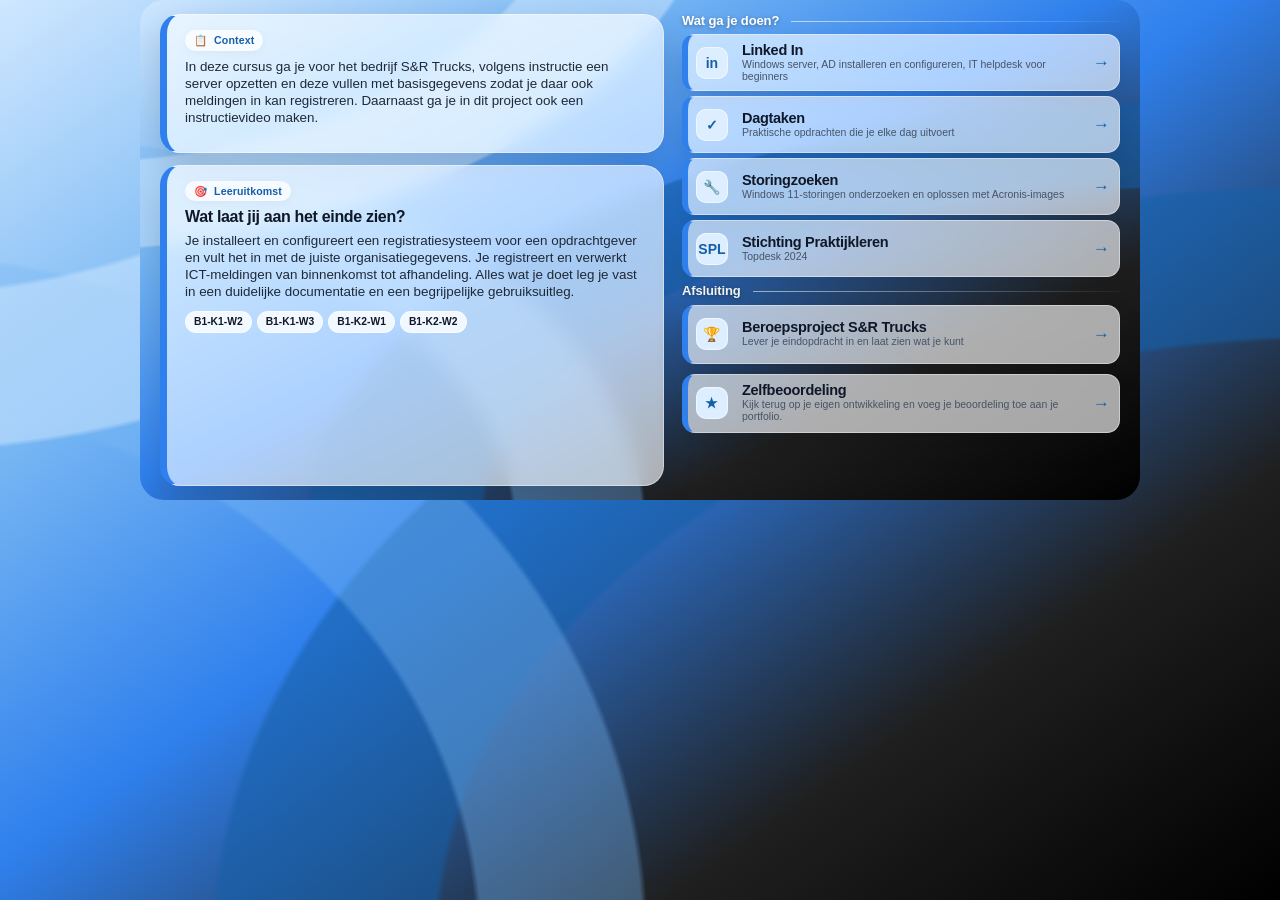
==== menu.html @ f64f848b "Add files via upload" ====
<!doctype html>
<html lang="nl">
<head>
  <meta charset="utf-8">
  <meta name="viewport" content="width=device-width, initial-scale=1">
  <title>S&amp;R Trucks - Startpagina</title>
  <style>
    :root {
      --teraa-orange: #B2C6D3;
      --teraa-orange-dark: #6698AD;
      --ink: #101828;
      --muted: #475467;
      --glass: rgba(255, 255, 255, 0.76);
      --glass-strong: rgba(255, 255, 255, 0.88);
      --glass-border: rgba(255, 255, 255, 0.52);
      --shadow: 0 18px 46px rgba(0, 0, 0, 0.20);
      --radius-xl: 24px;
      --radius-lg: 20px;
      --radius-md: 16px;
    }

    * {
      box-sizing: border-box;
    }

    html,
    body {
      width: 100%;
      min-height: 100%;
      margin: 0;
      padding: 0;
      font-family: Arial, Helvetica, sans-serif;
      color: var(--ink);
      background: transparent;
    }

    body {
      display: grid;
      place-items: start center;
      overflow: hidden;
    }

    .page-shell {
      width: min(1000px, 100vw);
      height: 500px;
      min-height: 0;
      position: relative;
      overflow: hidden;
      border-radius: var(--radius-xl);
      background:
        radial-gradient(circle at 18% 18%, rgba(255, 255, 255, 0.10) 0 16%, transparent 36%),
        radial-gradient(circle at 84% 78%, rgba(102, 152, 173, 0.42) 0 18%, transparent 42%),
        linear-gradient(135deg, #000000 0%, #1a0f04 28%, #53666B 54%, var(--teraa-orange) 100%);
      box-shadow: var(--shadow);
    }

    .page-shell::before {
      content: "";
      position: absolute;
      inset: 0;
      background:
        linear-gradient(90deg, rgba(255,255,255,0.06) 0 1px, transparent 1px 80px),
        linear-gradient(0deg, rgba(255,255,255,0.04) 0 1px, transparent 1px 80px);
      opacity: 0.28;
      pointer-events: none;
    }

    .content-grid {
      position: relative;
      z-index: 1;
      height: 100%;
      display: grid;
      grid-template-columns: 1.08fr 0.92fr;
      gap: 22px;
      padding: 16px 22px;
    }

    .left-column,
    .right-column {
      min-width: 0;
    }

    .left-column {
      display: grid;
      grid-template-rows: auto 1fr;
      gap: 14px;
    }

    .glass-card {
      background: var(--glass);
      border: 1px solid var(--glass-border);
      border-radius: var(--radius-lg);
      box-shadow: 0 14px 34px rgba(0, 0, 0, 0.14);
      backdrop-filter: blur(10px) saturate(125%);
      -webkit-backdrop-filter: blur(10px) saturate(125%);
    }

    .assignment-card {
      padding: 18px 22px 18px;
      border-left: 8px solid var(--teraa-orange);
    }

    .outcome-card {
      padding: 18px 22px 18px;
      border-left: 8px solid var(--teraa-orange);
    }

    .pill {
      display: inline-flex;
      align-items: center;
      gap: 7px;
      width: fit-content;
      margin: 0 0 10px;
      padding: 6px 11px;
      border-radius: 999px;
      background: var(--glass-strong);
      color: var(--teraa-orange-dark);
      font-size: 12px;
      line-height: 1;
      font-weight: 800;
      letter-spacing: 0.01em;
      box-shadow: 0 2px 10px rgba(0,0,0,0.04);
    }

    .lead-text {
      margin: 0;
      font-size: 17px;
      line-height: 1.38;
      color: #0f172a;
    }

    .section-title {
      margin: 0 0 9px;
      font-size: 18px;
      line-height: 1.08;
      color: var(--ink);
      font-weight: 800;
      letter-spacing: -0.02em;
    }

    .body-text {
      margin: 0 0 14px;
      font-size: 14.5px;
      line-height: 1.36;
      color: #1f2937;
    }

    .tags {
      display: flex;
      flex-wrap: wrap;
      gap: 8px;
    }

    .tag {
      display: inline-flex;
      align-items: center;
      padding: 7px 12px;
      border-radius: 999px;
      background: rgba(255,255,255,0.82);
      border: 1px solid rgba(255,255,255,0.60);
      color: #111827;
      font-size: 12px;
      line-height: 1;
      font-weight: 700;
    }

    .right-column {
      display: flex;
      flex-direction: column;
      padding: 2px 0 0;
    }

    .section-heading {
      display: flex;
      align-items: center;
      gap: 12px;
      margin: 0 0 9px;
      color: #fff;
      font-size: 15px;
      line-height: 1.1;
      font-weight: 900;
      letter-spacing: -0.01em;
      text-shadow: 0 1px 4px rgba(0,0,0,0.35);
      white-space: nowrap;
    }

    .section-heading::after {
      content: "";
      display: block;
      height: 1px;
      flex: 1;
      background: linear-gradient(90deg, rgba(255,255,255,0.60), rgba(255,255,255,0.04));
    }

    .action-list {
      display: grid;
      gap: 7px;
      margin-bottom: 9px;
    }

    .action-card {
      display: grid;
      grid-template-columns: 46px 1fr 22px;
      align-items: center;
      gap: 12px;
      min-height: 64px;
      padding: 8px 14px 8px 12px;
      text-decoration: none;
      color: inherit;
      background: var(--glass);
      border: 1px solid var(--glass-border);
      border-left: 8px solid var(--teraa-orange);
      border-radius: var(--radius-md);
      box-shadow: 0 12px 28px rgba(0, 0, 0, 0.13);
      backdrop-filter: blur(10px) saturate(125%);
      -webkit-backdrop-filter: blur(10px) saturate(125%);
      transition: transform 160ms ease, box-shadow 160ms ease, background 160ms ease;
    }

    .action-card:hover,
    .action-card:focus-visible {
      transform: translateY(-2px);
      background: rgba(255, 255, 255, 0.90);
      box-shadow: 0 18px 38px rgba(0, 0, 0, 0.18);
      outline: none;
    }

    .icon-box {
      width: 40px;
      height: 40px;
      display: grid;
      place-items: center;
      border-radius: 12px;
      background: rgba(255, 250, 242, 0.92);
      color: var(--teraa-orange-dark);
      font-size: 18px;
      line-height: 1;
      font-weight: 900;
      box-shadow: inset 0 0 0 1px rgba(255,255,255,0.55);
    }

    .action-title {
      margin: 0 0 4px;
      font-size: 17px;
      line-height: 1.1;
      font-weight: 850;
      color: var(--ink);
      letter-spacing: -0.02em;
    }

    .action-desc {
      margin: 0;
      font-size: 12.2px;
      line-height: 1.26;
      color: var(--muted);
    }

    .arrow {
      color: var(--teraa-orange-dark);
      font-size: 20px;
      line-height: 1;
      text-align: right;
      font-weight: 900;
    }

    .project-card {
      min-height: 68px;
    }

    @media (max-width: 760px) {
      body { overflow: auto; }
      .page-shell {
        width: 100%;
        height: auto;
        min-height: 0;
        border-radius: 0;
      }
      .content-grid {
        grid-template-columns: 1fr;
        height: auto;
        padding: 18px;
      }
    }
  </style>
  <link rel="stylesheet" href="style.css">
  <style>
    /* Alleen deze menupagina is compacter, zodat alle zes knoppen binnen 1000 × 500 passen. */
    body.menu-page .content-grid {
      grid-template-columns: 1.07fr 0.93fr;
      gap: 18px;
      padding: 14px 20px;
    }

    body.menu-page .left-column { gap: 12px; }
    body.menu-page .assignment-card,
    body.menu-page .outcome-card { padding: 15px 18px; border-left-width: 7px; }
    body.menu-page .body-text { margin-bottom: 10px; font-size: 13.4px; line-height: 1.29; }
    body.menu-page .pill { margin-bottom: 7px; padding: 5px 9px; font-size: 10.6px; }
    body.menu-page .section-title { margin-bottom: 6px; font-size: 16px; }
    body.menu-page .tags { gap: 5px; }
    body.menu-page .tag { padding: 5px 8px; font-size: 10.3px; }

    body.menu-page .right-column { padding-top: 0; }
    body.menu-page .section-heading { margin-bottom: 6px; font-size: 13px; }
    body.menu-page .action-list { gap: 5px; margin-bottom: 7px; }
    body.menu-page .action-card,
    body.menu-page .project-card {
      grid-template-columns: 38px 1fr 17px;
      gap: 8px;
      min-height: 57px;
      height: 57px;
      padding: 6px 9px 6px 8px;
      overflow: hidden;
      border-left-width: 6px;
      border-radius: 13px;
    }
    body.menu-page .project-card { min-height: 59px; height: 59px; }
    body.menu-page .self-review-card { margin-top: 10px; }
    body.menu-page .icon-box { width: 32px; height: 32px; border-radius: 10px; font-size: 14px; }
    body.menu-page .action-title { margin-bottom: 1px; font-size: 14.5px; line-height: 1.04; }
    body.menu-page .action-desc {
      display: -webkit-box;
      overflow: hidden;
      font-size: 10.5px;
      line-height: 1.13;
      -webkit-box-orient: vertical;
      -webkit-line-clamp: 2;
    }
    body.menu-page .arrow { font-size: 17px; }
  </style>
</head>
<body class="menu-page">
  <main class="page-shell" aria-label="Startpagina S&amp;R Trucks">
    <section class="content-grid">
      <div class="left-column">
        <article class="glass-card assignment-card">
          <div class="pill"><span aria-hidden="true">📋</span><span>Context</span></div>
          <p class="body-text">
            In deze cursus ga je voor het bedrijf S&R Trucks, volgens instructie een server opzetten en deze vullen met basisgegevens zodat je daar ook meldingen in kan registreren. Daarnaast ga je in dit project ook een instructievideo maken. 
          </p>
        </article>

        <article class="glass-card outcome-card">
          <div class="pill"><span aria-hidden="true">🎯</span><span>Leeruitkomst</span></div>
          <h1 class="section-title">Wat laat jij aan het einde zien?</h1>
          <p class="body-text">
            Je installeert en configureert een registratiesysteem voor een opdrachtgever en vult het in met de juiste organisatiegegevens. Je registreert en verwerkt ICT-meldingen van binnenkomst tot afhandeling. Alles wat je doet leg je vast in een duidelijke documentatie en een begrijpelijke gebruiksuitleg.
          </p>
          <div class="tags" aria-label="Werkprocessen">
            <span class="tag">B1-K1-W2</span>
            <span class="tag">B1-K1-W3</span>
            <span class="tag">B1-K2-W1</span>
            <span class="tag">B1-K2-W2</span>
          </div>
        </article>
      </div>

      <aside class="right-column" aria-label="Navigatie">
        <div class="section-heading">Wat ga je doen?</div>

        <div class="action-list">
          <a class="action-card" href="https://teraa-canvas.instructure.com/courses/944/modules/items/9608" target="_top" rel="noopener" aria-label="Open CompTIA A+">
            <div class="icon-box" aria-hidden="true">in</div>
            <div>
              <h2 class="action-title">Linked In</h2>
              <p class="action-desc">Windows server, AD installeren en configureren, IT helpdesk voor beginners</p>
            </div>
            <div class="arrow" aria-hidden="true">→</div>
          </a>

          <a class="action-card" href="https://teraa-canvas.instructure.com/courses/944/modules/items/9610" target="_top" rel="noopener" aria-label="Open Dagtaken">
            <div class="icon-box" aria-hidden="true">✓</div>
            <div>
              <h2 class="action-title">Dagtaken</h2>
              <p class="action-desc">Praktische opdrachten die je elke dag uitvoert</p>
            </div>
            <div class="arrow" aria-hidden="true">→</div>
          </a>

          <a class="action-card" href="https://teraa-canvas.instructure.com/courses/944/modules/items/10427" target="_top" rel="noopener" aria-label="Open Storingzoeken">
            <div class="icon-box" aria-hidden="true">🔧</div>
            <div>
              <h2 class="action-title">Storingzoeken</h2>
              <p class="action-desc">Windows 11-storingen onderzoeken en oplossen met Acronis-images</p>
            </div>
            <div class="arrow" aria-hidden="true">→</div>
          </a>

          <a class="action-card" href="https://teraa-canvas.instructure.com/courses/944/modules/items/9609" target="_top" rel="noopener" aria-label="Open CompTIA A+">
            <div class="icon-box" aria-hidden="true">SPL</div>
            <div>
              <h2 class="action-title">Stichting Praktijkleren</h2>
              <p class="action-desc">Topdesk 2024</p>
            </div>
            <div class="arrow" aria-hidden="true">→</div>
          </a>
        </div>

        <div class="section-heading">Afsluiting</div>

        <a class="action-card project-card" href="https://teraa-canvas.instructure.com/courses/944/modules/items/9611" target="_top" rel="noopener" aria-label="Open Beroepsproject S&amp;R Trucks">
          <div class="icon-box" aria-hidden="true">🏆</div>
          <div>
            <h2 class="action-title">Beroepsproject S&R Trucks</h2>
            <p class="action-desc">Lever je eindopdracht in en laat zien wat je kunt</p>
          </div>
          <div class="arrow" aria-hidden="true">→</div>
        </a>

        <a class="action-card project-card self-review-card" href="#" target="_top" aria-label="Open Zelfbeoordeling">
          <div class="icon-box" aria-hidden="true">★</div>
          <div>
            <h2 class="action-title">Zelfbeoordeling</h2>
            <p class="action-desc">Kijk terug op je eigen ontwikkeling en voeg je beoordeling toe aan je portfolio.</p>
          </div>
          <div class="arrow" aria-hidden="true">→</div>
        </a>
      </aside>
    </section>
  </main>
</body>
</html>
---- style.css ----
/* ================================================================
   S en R Trucks
   Dit bestand bevat alle vormgeving van de pagina's in deze map.
   ================================================================ */

:root {
  /* Kleur 01 – hoofdkleur */
  --kleur-01: #2F80ED;
  /* Kleur 02 – lichte accentkleur */
  --kleur-02: #CFE7FF;
  /* Kleur 03 – zacht accent */
  --kleur-03: #78B7F3;
  /* Kleur 04 – donker accent */
  --kleur-04: #155FA8;

  --hoofdkleur: var(--kleur-01);
  --donker-accent: var(--kleur-04);
  --ink: #101828;
  --muted: #475467;
  /* Neutrale transparante tekstvakken: geen gekleurde waas. */
  --glass: rgba(255, 255, 255, 0.64);
  --glass-strong: rgba(255, 255, 255, 0.76);
  --glass-border: rgba(255, 255, 255, 0.42);
  --shadow: 0 18px 46px rgba(0, 0, 0, 0.20);
  --radius-xl: 24px;
  --radius-lg: 20px;
  --radius-md: 16px;
}

* { box-sizing: border-box; }

html,
body {
  width: 100%;
  min-height: 100%;
  margin: 0;
  padding: 0;
  font-family: Arial, Helvetica, sans-serif;
  color: var(--ink);
  background: transparent;
}

body {
  display: grid;
  place-items: start center;
  overflow: hidden;
}

/* Het vaste Canvas-vlak van 1000 bij 500 pixels. */
.page-shell {
  width: min(1000px, 100vw);
  height: 500px;
  min-height: 0;
  position: relative;
  overflow: hidden;
  border-radius: var(--radius-xl);
  background:
    radial-gradient(circle at 18% 14%, color-mix(in srgb, var(--kleur-03) 23%, transparent) 0 14%, transparent 34%),
    radial-gradient(circle at 87% 88%, color-mix(in srgb, var(--kleur-01) 38%, transparent) 0 19%, transparent 44%),
    linear-gradient(160deg, #000000 0%, #1f1f1f 38%, var(--kleur-04) 68%, var(--kleur-01) 100%);
  box-shadow: var(--shadow);
}

.page-shell::before {
  content: "";
  position: absolute;
  inset: 0;
  background:
    linear-gradient(90deg, rgba(255,255,255,0.06) 0 1px, transparent 1px 80px),
    linear-gradient(0deg, rgba(255,255,255,0.04) 0 1px, transparent 1px 80px);
  opacity: 0.28;
  pointer-events: none;
}

.content-grid {
  position: relative;
  z-index: 1;
  height: 100%;
  display: grid;
  grid-template-columns: 1.08fr 0.92fr;
  gap: 22px;
  padding: 16px 22px;
}

.left-column,
.right-column { min-width: 0; }

.left-column {
  display: grid;
  grid-template-rows: auto 1fr;
  gap: 14px;
}

/* Halfdoorzichtige witte informatievakken. */
.glass-card {
  background: var(--glass);
  border: 1px solid var(--glass-border);
  border-radius: var(--radius-lg);
  box-shadow: 0 14px 34px rgba(0, 0, 0, 0.14);
  backdrop-filter: blur(10px) saturate(125%);
  -webkit-backdrop-filter: blur(10px) saturate(125%);
}

.assignment-card,
.outcome-card {
  padding: 18px 22px;
  border-left: 8px solid var(--hoofdkleur);
}

.pill {
  display: inline-flex;
  align-items: center;
  gap: 7px;
  width: fit-content;
  margin: 0 0 10px;
  padding: 6px 11px;
  border-radius: 999px;
  background: var(--glass-strong);
  color: var(--donker-accent);
  font-size: 12px;
  line-height: 1;
  font-weight: 800;
  letter-spacing: 0.01em;
  box-shadow: 0 2px 10px rgba(0,0,0,0.04);
}

.section-title {
  margin: 0 0 9px;
  font-size: 22px;
  line-height: 1.08;
  color: var(--ink);
  font-weight: 800;
  letter-spacing: -0.02em;
}

.body-text {
  margin: 0 0 14px;
  font-size: 14.5px;
  line-height: 1.36;
  color: #1f2937;
}

.tags {
  display: flex;
  flex-wrap: wrap;
  gap: 8px;
}

.tag {
  display: inline-flex;
  align-items: center;
  padding: 7px 12px;
  border-radius: 999px;
  background: rgba(255,255,255,0.82);
  border: 1px solid rgba(255,255,255,0.60);
  color: #111827;
  font-size: 12px;
  line-height: 1;
  font-weight: 700;
}

/* Rechterkolom met de drie linkknoppen. */
.right-column {
  display: flex;
  flex-direction: column;
  padding: 2px 0 0;
}

.section-heading {
  display: flex;
  align-items: center;
  gap: 12px;
  margin: 0 0 9px;
  color: #fff;
  font-size: 15px;
  line-height: 1.1;
  font-weight: 900;
  letter-spacing: -0.01em;
  text-shadow: 0 1px 4px rgba(0,0,0,0.35);
  white-space: nowrap;
}

.section-heading::after {
  content: "";
  display: block;
  height: 1px;
  flex: 1;
  background: linear-gradient(90deg, rgba(255,255,255,0.60), rgba(255,255,255,0.04));
}

.action-list {
  display: grid;
  gap: 10px;
  margin-bottom: 13px;
}

.action-card {
  display: grid;
  grid-template-columns: 58px 1fr 26px;
  align-items: center;
  gap: 12px;
  min-height: 82px;
  padding: 12px 18px 12px 16px;
  text-decoration: none;
  color: inherit;
  background: var(--glass);
  border: 1px solid var(--glass-border);
  border-left: 8px solid var(--hoofdkleur);
  border-radius: var(--radius-md);
  box-shadow: 0 12px 28px rgba(0, 0, 0, 0.13);
  backdrop-filter: blur(10px) saturate(125%);
  -webkit-backdrop-filter: blur(10px) saturate(125%);
  transition: transform 160ms ease, box-shadow 160ms ease, background 160ms ease;
}

.action-card:hover,
.action-card:focus-visible {
  transform: translateY(-2px);
  background: color-mix(in srgb, var(--kleur-02) 72%, white);
  box-shadow: 0 18px 38px rgba(0, 0, 0, 0.18);
  outline: none;
}

.icon-box {
  width: 50px;
  height: 50px;
  display: grid;
  place-items: center;
  border-radius: 15px;
  background: color-mix(in srgb, var(--kleur-02) 72%, white);
  color: var(--donker-accent);
  font-size: 22px;
  line-height: 1;
  font-weight: 900;
  box-shadow: inset 0 0 0 1px rgba(255,255,255,0.55);
}

.action-title {
  margin: 0 0 4px;
  font-size: 20px;
  line-height: 1.1;
  font-weight: 850;
  color: var(--ink);
  letter-spacing: -0.02em;
}

.action-desc {
  margin: 0;
  font-size: 13.5px;
  line-height: 1.26;
  color: var(--muted);
}

.arrow {
  color: var(--donker-accent);
  font-size: 23px;
  line-height: 1;
  text-align: right;
  font-weight: 900;
}

.project-card { min-height: 92px; }

/* Extra ruimte tussen Beroepsproject en Zelfbeoordeling. */
.self-review-card { margin-top: 18px; }

/*
   Menuachtergrond: alle lagen gebruiken alleen kleur 01 t/m 04.
   Pas de vier kleurvariabelen bovenaan aan om het hele verloop te wijzigen.
*/
.menu-page,
.menu-page .page-shell {
  min-height: 100vh;
  background:
    radial-gradient(120% 145% at -8% -30%, transparent 0 43%, color-mix(in srgb, var(--kleur-02) 52%, transparent) 43.4% 55%, transparent 55.4%),
    radial-gradient(118% 150% at -10% 105%, transparent 0 40%, color-mix(in srgb, var(--kleur-03) 38%, transparent) 40.4% 51%, transparent 51.4%),
    radial-gradient(145% 140% at 104% 105%, transparent 0 48%, color-mix(in srgb, var(--kleur-04) 56%, transparent) 48.4% 60%, transparent 60.4%),
    linear-gradient(to bottom right, var(--kleur-02) 0%, var(--kleur-03) 25%, var(--kleur-01) 48%, #1f1f1f 76%, #000000 100%);
}

.menu-page .page-shell {
  min-height: 0;
  box-shadow: none;
}

.menu-page .page-shell::before { background: none; }

/* =================================================================
   Fotopagina: de foto opent het menu in een halfdoorzichtige popup.
   ================================================================= */
.landing-page {
  min-height: 100vh;
  background: #1f1f1f;
}

.landing-shell {
  width: min(1000px, 100vw);
  height: min(500px, 100vh);
  overflow: hidden;
  border-radius: var(--radius-xl);
  box-shadow: var(--shadow);
}

.landing-link {
  position: relative;
  display: block;
  width: 100%;
  height: 100%;
  padding: 0;
  overflow: hidden;
  border: 0;
  background: #1f1f1f;
  color: #fff;
  cursor: pointer;
  text-align: left;
}

.landing-photo {
  display: block;
  width: 100%;
  height: 100%;
  object-fit: cover;
  transition: transform 300ms ease;
}

.landing-link:hover .landing-photo,
.landing-link:focus-visible .landing-photo { transform: scale(1.035); }

.landing-link:focus-visible { outline: 4px solid #fff; outline-offset: -8px; }

.landing-shade {
  position: absolute;
  inset: 0;
  background: transparent;
}

.landing-copy {
  position: absolute;
  left: clamp(24px, 5vw, 62px);
  bottom: clamp(26px, 6vw, 62px);
  display: grid;
  gap: 8px;
  max-width: 420px;
  font-size: clamp(15px, 2vw, 19px);
  font-weight: 700;
  line-height: 1.25;
  text-shadow: 0 2px 8px rgba(0, 0, 0, 0.48);
}

.landing-copy strong {
  font-size: clamp(32px, 5vw, 58px);
  line-height: 0.95;
  letter-spacing: -0.045em;
}

.landing-kicker {
  width: fit-content;
  padding: 6px 11px;
  border-radius: 999px;
  background: color-mix(in srgb, var(--kleur-01) 92%, transparent);
  font-size: 12px;
  font-weight: 900;
  letter-spacing: 0.04em;
  text-transform: uppercase;
}

.landing-copy b { font-size: 1.3em; }

/* Op een smal scherm wordt de startpagina onder elkaar gezet. */
@media (max-width: 760px) {
  body { overflow: auto; }

  .page-shell {
    width: 100%;
    height: auto;
    min-height: 0;
    border-radius: 0;
  }

  .content-grid {
    grid-template-columns: 1fr;
    height: auto;
    padding: 18px;
  }

  .landing-page { overflow: hidden; }

  .landing-shell {
    width: 100vw;
    height: 100vh;
    border-radius: 0;
  }
}

/* =================================================================
   Transparant popupvenster op de startpagina
   De startpagina blijft zichtbaar achter dit venster.
   ================================================================= */
.page-modal {
  position: fixed;
  z-index: 9999;
  inset: 0;
  display: none;
  align-items: center;
  justify-content: center;
  padding: 2.5vh 2.5vw;
  background: rgba(0, 0, 0, 0.22);
  backdrop-filter: blur(2px);
  -webkit-backdrop-filter: blur(2px);
}

.page-modal.is-open { display: flex; }

.page-modal__window {
  position: relative;
  width: 95vw;
  height: 95vh;
  overflow: hidden;
  border: 1px solid rgba(255, 255, 255, 0.78);
  border-radius: 22px;
  background: rgba(255, 255, 255, 0.92);
  box-shadow: 0 28px 80px rgba(0, 0, 0, 0.52);
  opacity: 0.92;
}

.page-modal__frame {
  display: block;
  width: 100%;
  height: 100%;
  border: 0;
  background: transparent;
}

.page-modal__close {
  position: absolute;
  z-index: 2;
  top: 12px;
  right: 14px;
  width: 40px;
  height: 40px;
  border: 1px solid rgba(255,255,255,0.86);
  border-radius: 50%;
  background: rgba(16, 24, 40, 0.82);
  color: #fff;
  font-size: 27px;
  line-height: 1;
  cursor: pointer;
  box-shadow: 0 4px 14px rgba(0,0,0,0.32);
}

.page-modal__close:hover,
.page-modal__close:focus-visible {
  background: var(--hoofdkleur);
  outline: 3px solid rgba(255,255,255,0.72);
  outline-offset: 2px;
}

/* =================================================================
   Gedeelde opmaak voor de pagina's in het popupvenster
   ================================================================= */
html,
body { min-height: 100%; }

body[data-page] {
  display: block;
  place-items: initial;
  width: 100%;
  height: 100vh;
  margin: 0;
  overflow: hidden;
  font-family: Arial, Helvetica, sans-serif;
  background: transparent;
}

body[data-page] * { box-sizing: border-box; }

body[data-page] .tab-wrapper {
  width: 100%;
  height: 100%;
  margin: 0;
  overflow: hidden;
  border-radius: 0;
  background: linear-gradient(160deg, #000000 0%, #1f1f1f 38%, var(--kleur-01) 100%);
}

body[data-page] .banner {
  height: 28%;
  padding: 3.8% 4.6% 2%;
  color: #fff;
}

body[data-page] .banner h1 {
  margin: 0 0 7px;
  color: #fff;
  font-size: clamp(24px, 2.5vw, 38px);
  line-height: 1.08;
}

body[data-page] .banner p {
  max-width: 870px;
  margin: 0;
  color: #fff;
  font-size: clamp(14px, 1.35vw, 19px);
  line-height: 1.34;
}

body[data-page] .chips {
  display: flex;
  flex-wrap: wrap;
  gap: 7px;
  margin-top: 11px;
}

body[data-page] .chips span {
  padding: 6px 11px;
  border-radius: 999px;
  background: rgba(255,255,255,0.93);
  color: #1f1f1f;
  font-size: clamp(11px, 1.08vw, 14px);
  white-space: nowrap;
}

/* Beroepsproject: compacte ellipsen zodat ze op één regel passen. */
body[data-page="beroepsproject"] .chips { gap: 5px; margin-top: 7px; }
body[data-page="beroepsproject"] .chips span {
  padding: 4px 8px;
  font-size: clamp(10px, 0.94vw, 12px);
}

body[data-page] .tab-page {
  display: flex;
  gap: 14px;
  height: 72%;
  padding: 0 2% 2% 0;
  overflow: hidden;
}

body[data-page] .tab-menu {
  flex: 0 0 21%;
  width: 21%;
  padding: 10px 0 10px 12px;
  overflow-y: auto;
}

body[data-page] .tab-button {
  display: block;
  width: 100%;
  margin: 0 0 5px;
  padding: 7px 11px;
  border: 0;
  border-radius: 8px;
  background: rgba(255,255,255,0.11);
  color: #fff;
  text-align: left;
  font-size: clamp(11px, 1.1vw, 15px);
  line-height: 1.14;
  cursor: pointer;
}

body[data-page] .tab-button:hover,
body[data-page] .tab-button.active {
  background: var(--kleur-04);
  color: #fff;
}

body[data-page] .tab-content-area {
  flex: 1 1 auto;
  min-width: 0;
  height: 100%;
  padding: 20px 28px;
  overflow-y: auto;
  border-radius: 18px;
  background: rgba(255,255,255,0.76);
  color: #24343a;
  backdrop-filter: blur(2px);
}

/* Zelfbeoordeling: maak ruimte onder de ellipsen. */
body[data-page="zelfbeoordeling"] .banner { height: 31%; }
body[data-page="zelfbeoordeling"] .tab-page { height: 69%; }
body[data-page="zelfbeoordeling"] .tab-content-area { overflow-y: hidden; }

body[data-page] .tab-content { display: none; }
body[data-page] .tab-content.active { display: block; }

body[data-page] .tab-content h2 {
  margin: 0 0 8px;
  color: var(--kleur-04);
  font-size: clamp(22px, 2vw, 30px);
}

body[data-page] .tab-content p,
body[data-page] .tab-content li {
  color: #24343a;
  font-size: clamp(13px, 1.25vw, 17px);
  line-height: 1.34;
}

body[data-page] .tab-content p { margin: 0 0 8px; }
body[data-page] .tab-content ul,
body[data-page] .tab-content ol { margin: 5px 0 9px 21px; padding: 0; }
body[data-page] .tab-content li { margin-bottom: 4px; }

body[data-page] .note,
body[data-page] .info {
  margin: 9px 0;
  padding: 9px 12px;
  border-left: 5px solid var(--kleur-04);
  border-radius: 10px;
  background: rgba(247,250,251,0.74);
}

body[data-page] .badge {
  display: inline-block;
  margin-bottom: 5px;
  padding: 5px 10px;
  border-radius: 999px;
  background: var(--kleur-04);
  color: #fff;
  font-size: 13px;
}

body[data-page] .action-link,
body[data-page] .resource-link,
body[data-page] .helper-button {
  display: inline-block;
  margin: 4px 6px 4px 0;
  padding: 8px 14px;
  border-radius: 999px;
  background: var(--kleur-04);
  color: #fff;
  text-decoration: none;
  font-weight: 700;
  font-size: 14px;
}

body[data-page] .action-link:hover,
body[data-page] .resource-link:hover,
body[data-page] .helper-button:hover {
  background: var(--kleur-03);
  color: #1f1f1f;
}

/* Extra onderdelen van de dagtakenpagina. */
body[data-page="dagtaken"] .banner { height: 25%; padding-top: 2.2%; }
body[data-page="dagtaken"] .tab-page { height: 75%; }
body[data-page="dagtaken"] .banner-row,
body[data-page="dagtaken"] .helper-row {
  display: flex;
  align-items: center;
  gap: 12px;
}

body[data-page="dagtaken"] .banner-text { flex: 0 0 auto; }
body[data-page="dagtaken"] .task-picker {
  flex: 0 0 340px;
  min-width: 0;
  margin-right: 56px;
}
body[data-page="dagtaken"] .task-picker select {
  width: 100%;
  padding: 9px 14px;
  border: 2px solid rgba(255,255,255,0.95);
  border-radius: 999px;
  background: var(--kleur-02);
  color: #1f1f1f;
  font-weight: 700;
}

body[data-page="dagtaken"] .helper-row { justify-content: space-between; margin-top: 8px; }
body[data-page="dagtaken"] .helper-row .chips { margin-top: 0; }
body[data-page="dagtaken"] .helper-button { white-space: nowrap; }
body[data-page="dagtaken"] .research-grid { display: grid; grid-template-columns: repeat(3, 1fr); gap: 9px; margin: 7px 0; }
body[data-page="dagtaken"] .research-card { padding: 9px; border-left: 4px solid var(--kleur-04); border-radius: 10px; background: rgba(247,250,251,0.82); }
body[data-page="dagtaken"] .research-card strong,
body[data-page="dagtaken"] .research-log strong { color: var(--kleur-04); }
body[data-page="dagtaken"] .research-log { display: grid; grid-template-columns: 130px 1fr; gap: 7px 10px; padding: 9px 10px; border-radius: 10px; background: rgba(255,255,255,0.58); }

/* Extra onderdeel van de beroepsprojectpagina. */
body[data-page="beroepsproject"] .banner { display: flex; gap: 22px; padding-top: 2.7%; }
body[data-page="beroepsproject"] .banner-text { flex: 1 1 auto; min-width: 0; }
body[data-page="beroepsproject"] .banner-image-link { position: relative; flex: 0 0 180px; height: 100%; overflow: hidden; border-radius: 13px; color: #fff; text-decoration: none; }
body[data-page="beroepsproject"] .banner-image { width: 100%; height: 100%; object-fit: cover; display: block; }
body[data-page="beroepsproject"] .banner-caption { position: absolute; right: 0; bottom: 0; left: 0; padding: 6px; background: rgba(0,0,0,0.55); text-align: center; font-size: 12px; }

@media (max-width: 760px) {
  .page-modal { padding: 2.5vh 2.5vw; }
  .page-modal__window { width: 95vw; height: 95vh; border-radius: 14px; }
  body[data-page] .banner { height: 31%; }
  body[data-page] .tab-page { height: 69%; }
  body[data-page] .tab-menu { flex-basis: 29%; width: 29%; }
  body[data-page] .tab-content-area { padding: 14px; }
  body[data-page="dagtaken"] .banner { height: 30%; }
  body[data-page="dagtaken"] .tab-page { height: 70%; }
  body[data-page="dagtaken"] .banner-row { align-items: flex-start; flex-direction: column; gap: 5px; }
  body[data-page="dagtaken"] .task-picker { flex: 1 1 auto; width: 100%; min-width: 0; margin-right: 0; }
  body[data-page="dagtaken"] .helper-row .chips { display: none; }
  body[data-page="beroepsproject"] .banner-image-link { display: none; }
}
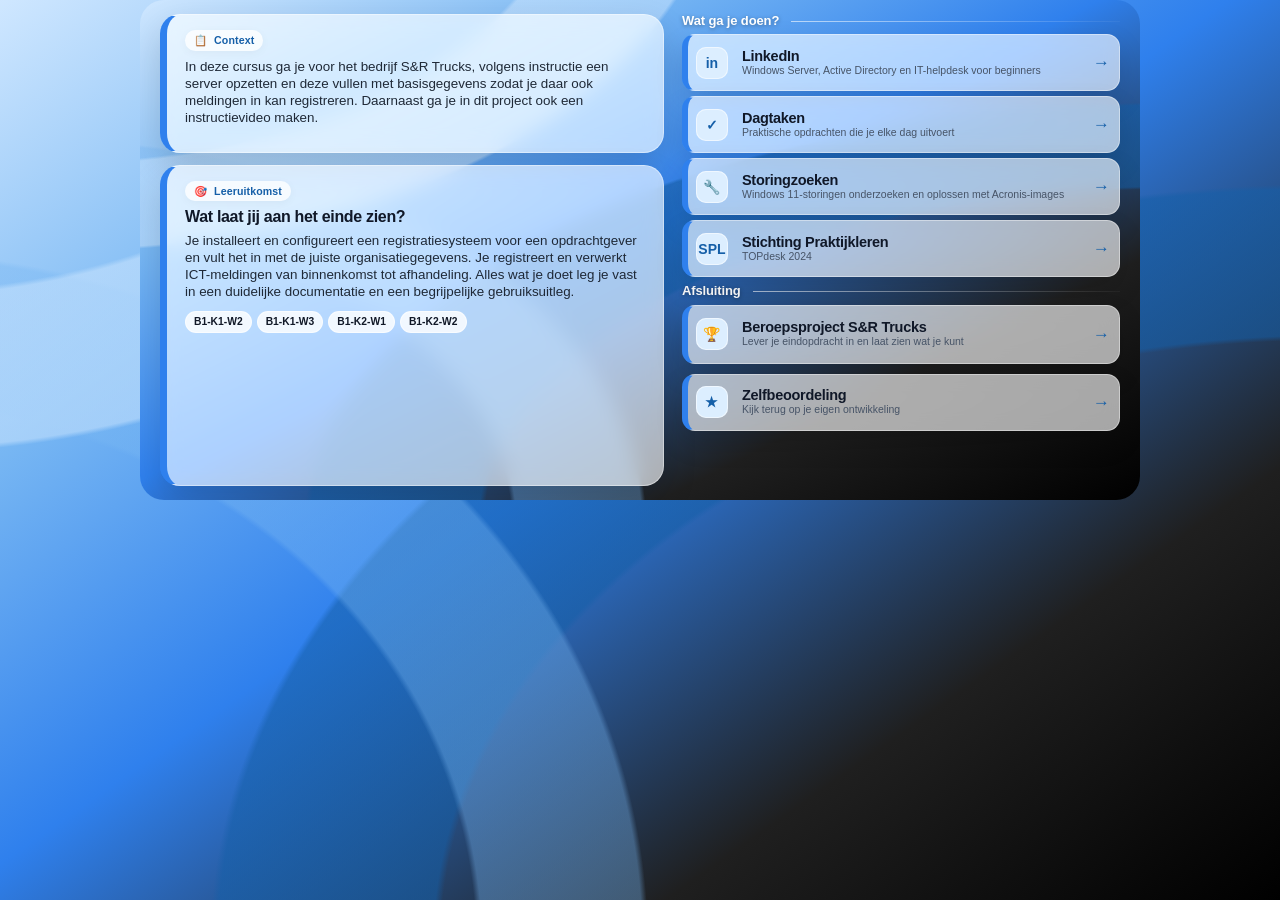
==== commit d7e621fd: "Add files via upload" ====
--- a/menu.html
+++ b/menu.html
@@ -4,287 +4,9 @@
   <meta charset="utf-8">
   <meta name="viewport" content="width=device-width, initial-scale=1">
   <title>S&amp;R Trucks - Startpagina</title>
-  <style>
-    :root {
-      --teraa-orange: #B2C6D3;
-      --teraa-orange-dark: #6698AD;
-      --ink: #101828;
-      --muted: #475467;
-      --glass: rgba(255, 255, 255, 0.76);
-      --glass-strong: rgba(255, 255, 255, 0.88);
-      --glass-border: rgba(255, 255, 255, 0.52);
-      --shadow: 0 18px 46px rgba(0, 0, 0, 0.20);
-      --radius-xl: 24px;
-      --radius-lg: 20px;
-      --radius-md: 16px;
-    }
-
-    * {
-      box-sizing: border-box;
-    }
-
-    html,
-    body {
-      width: 100%;
-      min-height: 100%;
-      margin: 0;
-      padding: 0;
-      font-family: Arial, Helvetica, sans-serif;
-      color: var(--ink);
-      background: transparent;
-    }
-
-    body {
-      display: grid;
-      place-items: start center;
-      overflow: hidden;
-    }
-
-    .page-shell {
-      width: min(1000px, 100vw);
-      height: 500px;
-      min-height: 0;
-      position: relative;
-      overflow: hidden;
-      border-radius: var(--radius-xl);
-      background:
-        radial-gradient(circle at 18% 18%, rgba(255, 255, 255, 0.10) 0 16%, transparent 36%),
-        radial-gradient(circle at 84% 78%, rgba(102, 152, 173, 0.42) 0 18%, transparent 42%),
-        linear-gradient(135deg, #000000 0%, #1a0f04 28%, #53666B 54%, var(--teraa-orange) 100%);
-      box-shadow: var(--shadow);
-    }
-
-    .page-shell::before {
-      content: "";
-      position: absolute;
-      inset: 0;
-      background:
-        linear-gradient(90deg, rgba(255,255,255,0.06) 0 1px, transparent 1px 80px),
-        linear-gradient(0deg, rgba(255,255,255,0.04) 0 1px, transparent 1px 80px);
-      opacity: 0.28;
-      pointer-events: none;
-    }
-
-    .content-grid {
-      position: relative;
-      z-index: 1;
-      height: 100%;
-      display: grid;
-      grid-template-columns: 1.08fr 0.92fr;
-      gap: 22px;
-      padding: 16px 22px;
-    }
-
-    .left-column,
-    .right-column {
-      min-width: 0;
-    }
-
-    .left-column {
-      display: grid;
-      grid-template-rows: auto 1fr;
-      gap: 14px;
-    }
-
-    .glass-card {
-      background: var(--glass);
-      border: 1px solid var(--glass-border);
-      border-radius: var(--radius-lg);
-      box-shadow: 0 14px 34px rgba(0, 0, 0, 0.14);
-      backdrop-filter: blur(10px) saturate(125%);
-      -webkit-backdrop-filter: blur(10px) saturate(125%);
-    }
-
-    .assignment-card {
-      padding: 18px 22px 18px;
-      border-left: 8px solid var(--teraa-orange);
-    }
-
-    .outcome-card {
-      padding: 18px 22px 18px;
-      border-left: 8px solid var(--teraa-orange);
-    }
-
-    .pill {
-      display: inline-flex;
-      align-items: center;
-      gap: 7px;
-      width: fit-content;
-      margin: 0 0 10px;
-      padding: 6px 11px;
-      border-radius: 999px;
-      background: var(--glass-strong);
-      color: var(--teraa-orange-dark);
-      font-size: 12px;
-      line-height: 1;
-      font-weight: 800;
-      letter-spacing: 0.01em;
-      box-shadow: 0 2px 10px rgba(0,0,0,0.04);
-    }
-
-    .lead-text {
-      margin: 0;
-      font-size: 17px;
-      line-height: 1.38;
-      color: #0f172a;
-    }
-
-    .section-title {
-      margin: 0 0 9px;
-      font-size: 18px;
-      line-height: 1.08;
-      color: var(--ink);
-      font-weight: 800;
-      letter-spacing: -0.02em;
-    }
-
-    .body-text {
-      margin: 0 0 14px;
-      font-size: 14.5px;
-      line-height: 1.36;
-      color: #1f2937;
-    }
-
-    .tags {
-      display: flex;
-      flex-wrap: wrap;
-      gap: 8px;
-    }
-
-    .tag {
-      display: inline-flex;
-      align-items: center;
-      padding: 7px 12px;
-      border-radius: 999px;
-      background: rgba(255,255,255,0.82);
-      border: 1px solid rgba(255,255,255,0.60);
-      color: #111827;
-      font-size: 12px;
-      line-height: 1;
-      font-weight: 700;
-    }
-
-    .right-column {
-      display: flex;
-      flex-direction: column;
-      padding: 2px 0 0;
-    }
-
-    .section-heading {
-      display: flex;
-      align-items: center;
-      gap: 12px;
-      margin: 0 0 9px;
-      color: #fff;
-      font-size: 15px;
-      line-height: 1.1;
-      font-weight: 900;
-      letter-spacing: -0.01em;
-      text-shadow: 0 1px 4px rgba(0,0,0,0.35);
-      white-space: nowrap;
-    }
-
-    .section-heading::after {
-      content: "";
-      display: block;
-      height: 1px;
-      flex: 1;
-      background: linear-gradient(90deg, rgba(255,255,255,0.60), rgba(255,255,255,0.04));
-    }
-
-    .action-list {
-      display: grid;
-      gap: 7px;
-      margin-bottom: 9px;
-    }
-
-    .action-card {
-      display: grid;
-      grid-template-columns: 46px 1fr 22px;
-      align-items: center;
-      gap: 12px;
-      min-height: 64px;
-      padding: 8px 14px 8px 12px;
-      text-decoration: none;
-      color: inherit;
-      background: var(--glass);
-      border: 1px solid var(--glass-border);
-      border-left: 8px solid var(--teraa-orange);
-      border-radius: var(--radius-md);
-      box-shadow: 0 12px 28px rgba(0, 0, 0, 0.13);
-      backdrop-filter: blur(10px) saturate(125%);
-      -webkit-backdrop-filter: blur(10px) saturate(125%);
-      transition: transform 160ms ease, box-shadow 160ms ease, background 160ms ease;
-    }
-
-    .action-card:hover,
-    .action-card:focus-visible {
-      transform: translateY(-2px);
-      background: rgba(255, 255, 255, 0.90);
-      box-shadow: 0 18px 38px rgba(0, 0, 0, 0.18);
-      outline: none;
-    }
-
-    .icon-box {
-      width: 40px;
-      height: 40px;
-      display: grid;
-      place-items: center;
-      border-radius: 12px;
-      background: rgba(255, 250, 242, 0.92);
-      color: var(--teraa-orange-dark);
-      font-size: 18px;
-      line-height: 1;
-      font-weight: 900;
-      box-shadow: inset 0 0 0 1px rgba(255,255,255,0.55);
-    }
-
-    .action-title {
-      margin: 0 0 4px;
-      font-size: 17px;
-      line-height: 1.1;
-      font-weight: 850;
-      color: var(--ink);
-      letter-spacing: -0.02em;
-    }
-
-    .action-desc {
-      margin: 0;
-      font-size: 12.2px;
-      line-height: 1.26;
-      color: var(--muted);
-    }
-
-    .arrow {
-      color: var(--teraa-orange-dark);
-      font-size: 20px;
-      line-height: 1;
-      text-align: right;
-      font-weight: 900;
-    }
-
-    .project-card {
-      min-height: 68px;
-    }
-
-    @media (max-width: 760px) {
-      body { overflow: auto; }
-      .page-shell {
-        width: 100%;
-        height: auto;
-        min-height: 0;
-        border-radius: 0;
-      }
-      .content-grid {
-        grid-template-columns: 1fr;
-        height: auto;
-        padding: 18px;
-      }
-    }
-  </style>
   <link rel="stylesheet" href="style.css">
   <style>
-    /* Alleen deze menupagina is compacter, zodat alle zes knoppen binnen 1000 × 500 passen. */
+    /* Compacte indeling: alle zes links blijven binnen het Canvas-vlak van 1000 × 500. */
     body.menu-page .content-grid {
       grid-template-columns: 1.07fr 0.93fr;
       gap: 18px;
@@ -303,8 +25,7 @@
     body.menu-page .right-column { padding-top: 0; }
     body.menu-page .section-heading { margin-bottom: 6px; font-size: 13px; }
     body.menu-page .action-list { gap: 5px; margin-bottom: 7px; }
-    body.menu-page .action-card,
-    body.menu-page .project-card {
+    body.menu-page .action-card {
       grid-template-columns: 38px 1fr 17px;
       gap: 8px;
       min-height: 57px;
@@ -336,7 +57,7 @@
         <article class="glass-card assignment-card">
           <div class="pill"><span aria-hidden="true">📋</span><span>Context</span></div>
           <p class="body-text">
-            In deze cursus ga je voor het bedrijf S&R Trucks, volgens instructie een server opzetten en deze vullen met basisgegevens zodat je daar ook meldingen in kan registreren. Daarnaast ga je in dit project ook een instructievideo maken. 
+            In deze cursus ga je voor het bedrijf S&amp;R Trucks, volgens instructie een server opzetten en deze vullen met basisgegevens zodat je daar ook meldingen in kan registreren. Daarnaast ga je in dit project ook een instructievideo maken.
           </p>
         </article>
 
@@ -359,16 +80,16 @@
         <div class="section-heading">Wat ga je doen?</div>
 
         <div class="action-list">
-          <a class="action-card" href="https://teraa-canvas.instructure.com/courses/944/modules/items/9608" target="_top" rel="noopener" aria-label="Open CompTIA A+">
+          <a class="action-card popup-link" href="senrlinked.html" aria-label="Open LinkedIn">
             <div class="icon-box" aria-hidden="true">in</div>
             <div>
-              <h2 class="action-title">Linked In</h2>
-              <p class="action-desc">Windows server, AD installeren en configureren, IT helpdesk voor beginners</p>
+              <h2 class="action-title">LinkedIn</h2>
+              <p class="action-desc">Windows Server, Active Directory en IT-helpdesk voor beginners</p>
             </div>
             <div class="arrow" aria-hidden="true">→</div>
           </a>
 
-          <a class="action-card" href="https://teraa-canvas.instructure.com/courses/944/modules/items/9610" target="_top" rel="noopener" aria-label="Open Dagtaken">
+          <a class="action-card popup-link" href="https://teraa-canvas.instructure.com/courses/944/modules/items/9610" rel="noopener" aria-label="Open Dagtaken">
             <div class="icon-box" aria-hidden="true">✓</div>
             <div>
               <h2 class="action-title">Dagtaken</h2>
@@ -377,7 +98,7 @@
             <div class="arrow" aria-hidden="true">→</div>
           </a>
 
-          <a class="action-card" href="https://teraa-canvas.instructure.com/courses/944/modules/items/10427" target="_top" rel="noopener" aria-label="Open Storingzoeken">
+          <a class="action-card popup-link" href="senrstoringzoeken.html" aria-label="Open Storingzoeken">
             <div class="icon-box" aria-hidden="true">🔧</div>
             <div>
               <h2 class="action-title">Storingzoeken</h2>
@@ -386,11 +107,11 @@
             <div class="arrow" aria-hidden="true">→</div>
           </a>
 
-          <a class="action-card" href="https://teraa-canvas.instructure.com/courses/944/modules/items/9609" target="_top" rel="noopener" aria-label="Open CompTIA A+">
+          <a class="action-card popup-link" href="senrspl.html" aria-label="Open Stichting Praktijkleren">
             <div class="icon-box" aria-hidden="true">SPL</div>
             <div>
               <h2 class="action-title">Stichting Praktijkleren</h2>
-              <p class="action-desc">Topdesk 2024</p>
+              <p class="action-desc">TOPdesk 2024</p>
             </div>
             <div class="arrow" aria-hidden="true">→</div>
           </a>
@@ -398,25 +119,62 @@
 
         <div class="section-heading">Afsluiting</div>
 
-        <a class="action-card project-card" href="https://teraa-canvas.instructure.com/courses/944/modules/items/9611" target="_top" rel="noopener" aria-label="Open Beroepsproject S&amp;R Trucks">
+        <a class="action-card project-card popup-link" href="senrberoepsproject.html" aria-label="Open Beroepsproject S&amp;R Trucks">
           <div class="icon-box" aria-hidden="true">🏆</div>
           <div>
-            <h2 class="action-title">Beroepsproject S&R Trucks</h2>
+            <h2 class="action-title">Beroepsproject S&amp;R Trucks</h2>
             <p class="action-desc">Lever je eindopdracht in en laat zien wat je kunt</p>
           </div>
           <div class="arrow" aria-hidden="true">→</div>
         </a>
 
-        <a class="action-card project-card self-review-card" href="#" target="_top" aria-label="Open Zelfbeoordeling">
+        <a class="action-card self-review-card popup-link" href="senrzelfbeoordeling.html" aria-label="Open Zelfbeoordeling S&amp;R Trucks">
           <div class="icon-box" aria-hidden="true">★</div>
           <div>
             <h2 class="action-title">Zelfbeoordeling</h2>
-            <p class="action-desc">Kijk terug op je eigen ontwikkeling en voeg je beoordeling toe aan je portfolio.</p>
+            <p class="action-desc">Kijk terug op je eigen ontwikkeling</p>
           </div>
           <div class="arrow" aria-hidden="true">→</div>
         </a>
       </aside>
     </section>
   </main>
+
+  <div class="page-modal" id="pageModal" aria-hidden="true">
+    <section class="page-modal__window" role="dialog" aria-modal="true" aria-label="Lespagina S&amp;R Trucks">
+      <button class="page-modal__close" type="button" aria-label="Sluit pagina">×</button>
+      <iframe class="page-modal__frame" title="Lespagina S&amp;R Trucks" src="about:blank"></iframe>
+    </section>
+  </div>
+
+  <script>
+    const modal = document.getElementById('pageModal');
+    const modalFrame = modal.querySelector('.page-modal__frame');
+    const closeButton = modal.querySelector('.page-modal__close');
+
+    function closeModal() {
+      modal.classList.remove('is-open');
+      modal.setAttribute('aria-hidden', 'true');
+      modalFrame.src = 'about:blank';
+    }
+
+    document.querySelectorAll('.popup-link').forEach((link) => {
+      link.addEventListener('click', (event) => {
+        event.preventDefault();
+        modalFrame.src = link.getAttribute('href');
+        modal.classList.add('is-open');
+        modal.setAttribute('aria-hidden', 'false');
+        closeButton.focus();
+      });
+    });
+
+    closeButton.addEventListener('click', closeModal);
+    modal.addEventListener('click', (event) => {
+      if (event.target === modal) closeModal();
+    });
+    document.addEventListener('keydown', (event) => {
+      if (event.key === 'Escape' && modal.classList.contains('is-open')) closeModal();
+    });
+  </script>
 </body>
 </html>
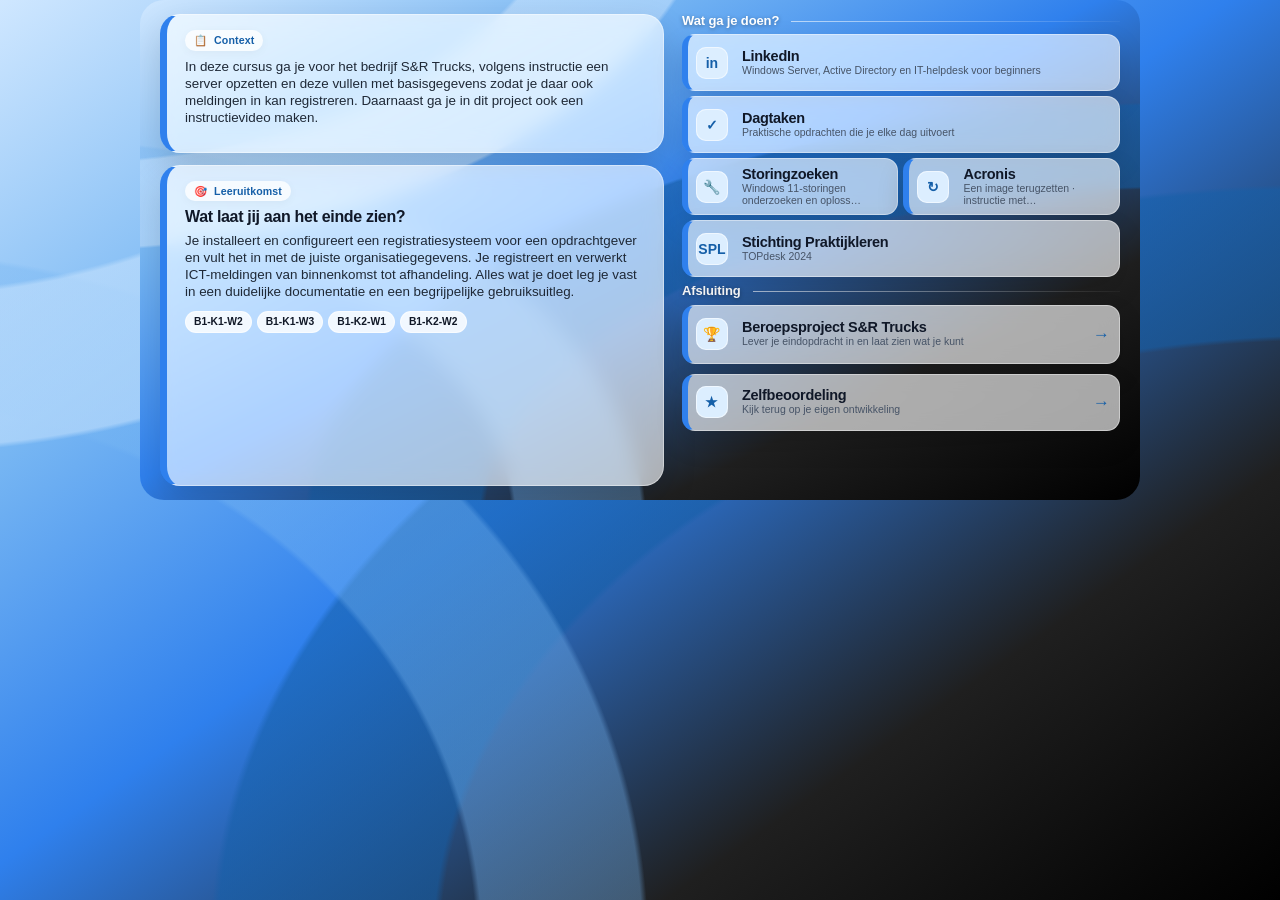
==== commit d35f243a: "Add files via upload" ====
--- a/menu.html
+++ b/menu.html
@@ -5,51 +5,7 @@
   <meta name="viewport" content="width=device-width, initial-scale=1">
   <title>S&amp;R Trucks - Startpagina</title>
   <link rel="stylesheet" href="style.css">
-  <style>
-    /* Compacte indeling: alle zes links blijven binnen het Canvas-vlak van 1000 × 500. */
-    body.menu-page .content-grid {
-      grid-template-columns: 1.07fr 0.93fr;
-      gap: 18px;
-      padding: 14px 20px;
-    }
-
-    body.menu-page .left-column { gap: 12px; }
-    body.menu-page .assignment-card,
-    body.menu-page .outcome-card { padding: 15px 18px; border-left-width: 7px; }
-    body.menu-page .body-text { margin-bottom: 10px; font-size: 13.4px; line-height: 1.29; }
-    body.menu-page .pill { margin-bottom: 7px; padding: 5px 9px; font-size: 10.6px; }
-    body.menu-page .section-title { margin-bottom: 6px; font-size: 16px; }
-    body.menu-page .tags { gap: 5px; }
-    body.menu-page .tag { padding: 5px 8px; font-size: 10.3px; }
-
-    body.menu-page .right-column { padding-top: 0; }
-    body.menu-page .section-heading { margin-bottom: 6px; font-size: 13px; }
-    body.menu-page .action-list { gap: 5px; margin-bottom: 7px; }
-    body.menu-page .action-card {
-      grid-template-columns: 38px 1fr 17px;
-      gap: 8px;
-      min-height: 57px;
-      height: 57px;
-      padding: 6px 9px 6px 8px;
-      overflow: hidden;
-      border-left-width: 6px;
-      border-radius: 13px;
-    }
-    body.menu-page .project-card { min-height: 59px; height: 59px; }
-    body.menu-page .self-review-card { margin-top: 10px; }
-    body.menu-page .icon-box { width: 32px; height: 32px; border-radius: 10px; font-size: 14px; }
-    body.menu-page .action-title { margin-bottom: 1px; font-size: 14.5px; line-height: 1.04; }
-    body.menu-page .action-desc {
-      display: -webkit-box;
-      overflow: hidden;
-      font-size: 10.5px;
-      line-height: 1.13;
-      -webkit-box-orient: vertical;
-      -webkit-line-clamp: 2;
-    }
-    body.menu-page .arrow { font-size: 17px; }
-  </style>
-</head>
+<style>.action-list{display:grid;grid-template-columns:1fr 1fr;gap:8px}.action-list .action-card{min-height:64px;padding:8px;gap:8px}.action-list .action-card:first-child,.action-list .action-card:nth-child(2),.action-list .action-card:last-child{grid-column:1/-1}.action-list .icon-box{width:32px;height:32px;min-width:32px;font-size:16px}.action-list .action-title{font-size:14px}.action-list .action-desc{font-size:11px}.action-list .arrow{display:none}</style></head>
 <body class="menu-page">
   <main class="page-shell" aria-label="Startpagina S&amp;R Trucks">
     <section class="content-grid">
@@ -89,7 +45,7 @@
             <div class="arrow" aria-hidden="true">→</div>
           </a>
 
-          <a class="action-card popup-link" href="https://teraa-canvas.instructure.com/courses/944/modules/items/9610" rel="noopener" aria-label="Open Dagtaken">
+          <a class="action-card popup-link" href="senrdagtaken.html" aria-label="Open Dagtaken">
             <div class="icon-box" aria-hidden="true">✓</div>
             <div>
               <h2 class="action-title">Dagtaken</h2>
@@ -106,6 +62,8 @@
             </div>
             <div class="arrow" aria-hidden="true">→</div>
           </a>
+
+          <a class="action-card popup-link" href="senracronis.html" aria-label="Open Acronis instructie"><div class="icon-box" aria-hidden="true">↻</div><div><h2 class="action-title">Acronis</h2><p class="action-desc">Een image terugzetten · instructie met afbeeldingen</p></div><div class="arrow" aria-hidden="true">→</div></a>
 
           <a class="action-card popup-link" href="senrspl.html" aria-label="Open Stichting Praktijkleren">
             <div class="icon-box" aria-hidden="true">SPL</div>
--- a/style.css
+++ b/style.css
@@ -653,9 +653,9 @@
 
 body[data-page="dagtaken"] .banner-text { flex: 0 0 auto; }
 body[data-page="dagtaken"] .task-picker {
-  flex: 0 0 340px;
+  flex: 0 0 280px;
   min-width: 0;
-  margin-right: 56px;
+  margin-right: 0;
 }
 body[data-page="dagtaken"] .task-picker select {
   width: 100%;
@@ -675,6 +675,88 @@
 body[data-page="dagtaken"] .research-card strong,
 body[data-page="dagtaken"] .research-log strong { color: var(--kleur-04); }
 body[data-page="dagtaken"] .research-log { display: grid; grid-template-columns: 130px 1fr; gap: 7px 10px; padding: 9px 10px; border-radius: 10px; background: rgba(255,255,255,0.58); }
+
+/* Menu: compacte indeling zodat alle links binnen 1000 × 500 blijven. */
+body.menu-page .content-grid { grid-template-columns: 1.07fr 0.93fr; gap: 18px; padding: 14px 20px; }
+body.menu-page .left-column { gap: 12px; }
+body.menu-page .assignment-card,
+body.menu-page .outcome-card { padding: 15px 18px; border-left-width: 7px; }
+body.menu-page .body-text { margin-bottom: 10px; font-size: 13.4px; line-height: 1.29; }
+body.menu-page .pill { margin-bottom: 7px; padding: 5px 9px; font-size: 10.6px; }
+body.menu-page .section-title { margin-bottom: 6px; font-size: 16px; }
+body.menu-page .tags { gap: 5px; }
+body.menu-page .tag { padding: 5px 8px; font-size: 10.3px; }
+body.menu-page .right-column { padding-top: 0; }
+body.menu-page .section-heading { margin-bottom: 6px; font-size: 13px; }
+body.menu-page .action-list { gap: 5px; margin-bottom: 7px; }
+body.menu-page .action-card {
+  grid-template-columns: 38px 1fr 17px;
+  gap: 8px;
+  min-height: 57px;
+  height: 57px;
+  padding: 6px 9px 6px 8px;
+  overflow: hidden;
+  border-left-width: 6px;
+  border-radius: 13px;
+}
+body.menu-page .project-card { min-height: 59px; height: 59px; }
+body.menu-page .self-review-card { margin-top: 10px; }
+body.menu-page .icon-box { width: 32px; height: 32px; border-radius: 10px; font-size: 14px; }
+body.menu-page .action-title { margin-bottom: 1px; font-size: 14.5px; line-height: 1.04; }
+body.menu-page .action-desc {
+  display: -webkit-box;
+  overflow: hidden;
+  font-size: 10.5px;
+  line-height: 1.13;
+  -webkit-box-orient: vertical;
+  -webkit-line-clamp: 2;
+}
+body.menu-page .arrow { font-size: 17px; }
+
+/* LinkedIn en Stichting Praktijkleren: menu en tekstvak 40 px lager. */
+body[data-page="linked"] .tab-page,
+body[data-page="spl"] .tab-page {
+  padding-top: 80px;
+}
+
+body[data-page="linked"] .tab-menu,
+body[data-page="spl"] .tab-menu {
+  padding-top: 0;
+}
+
+body[data-page="linked"] .tab-content-area,
+body[data-page="spl"] .tab-content-area {
+  height: 100%;
+  max-height: none;
+}
+
+/* Dagtaken: het stappenmenu en tekstvlak iets lager onder de banner. */
+body[data-page="dagtaken"] .banner { height: calc(25% + 40px); }
+body[data-page="dagtaken"] .tab-page { height: calc(75% - 40px); }
+
+/* Storingzoeken: vult hetzelfde popupvenster als de andere lespagina's. */
+body[data-page="storingzoeken"] .page-shell {
+  width: 100%;
+  height: 100%;
+  border-radius: 0;
+}
+
+body[data-page="storingzoeken"] .header {
+  height: 28%;
+  padding: 3.2% 4.6% 1.4%;
+}
+
+body[data-page="storingzoeken"] .main {
+  height: 72%;
+  padding: 0 2% 2%;
+  grid-template-columns: 21% 1fr;
+  align-items: stretch;
+}
+
+body[data-page="storingzoeken"] .menu,
+body[data-page="storingzoeken"] .panel {
+  height: 100%;
+}
 
 /* Extra onderdeel van de beroepsprojectpagina. */
 body[data-page="beroepsproject"] .banner { display: flex; gap: 22px; padding-top: 2.7%; }
